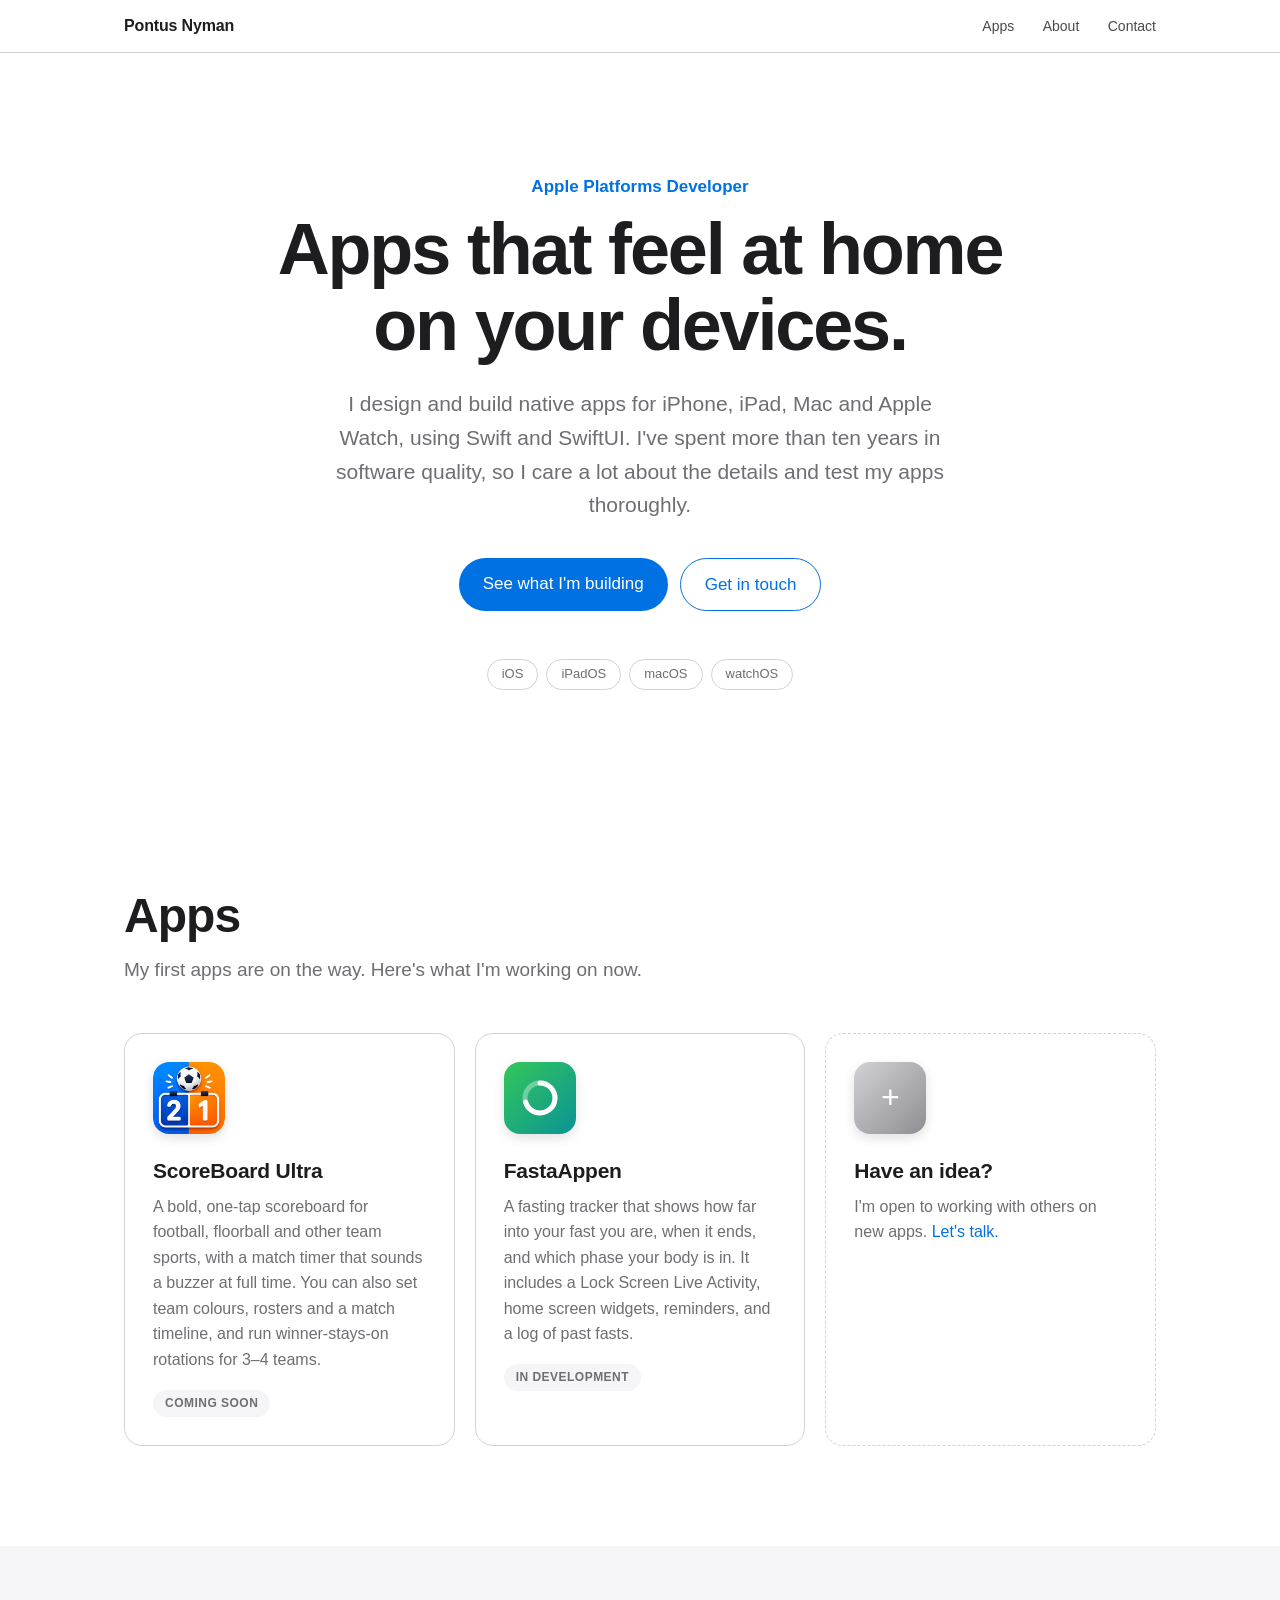
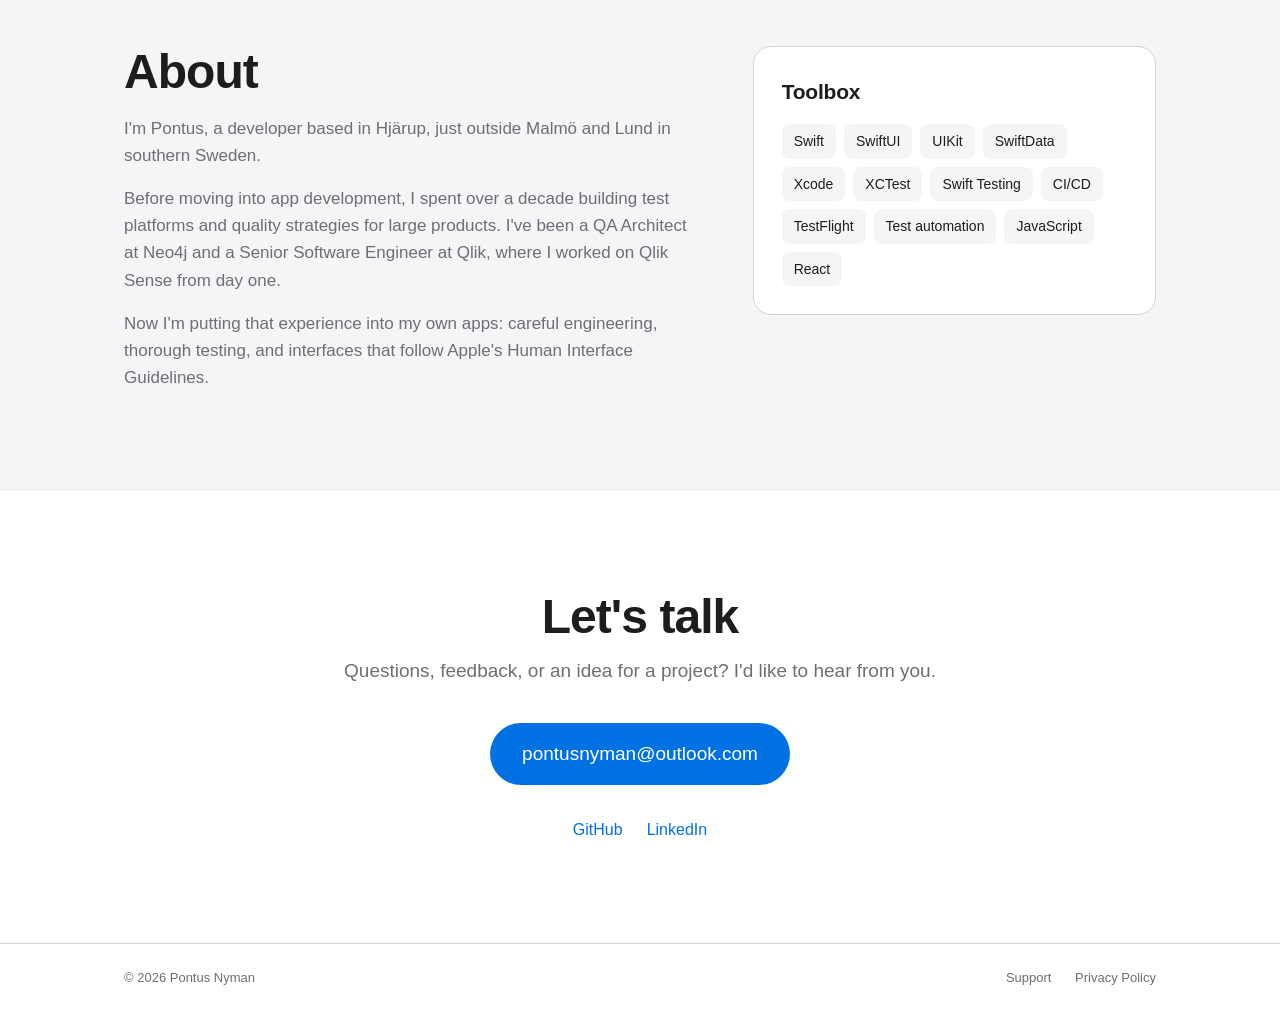
==== index.html @ 96e54390 "first commit" ====
<!DOCTYPE html>
<html lang="en">
<head>
  <meta charset="UTF-8">
  <meta name="viewport" content="width=device-width, initial-scale=1">
  <title>Pontus Nyman — Apple Platforms Developer</title>
  <meta name="description" content="Pontus Nyman builds thoughtful, well-tested apps for iPhone, iPad, Mac and Apple Watch.">
  <meta name="theme-color" content="#f5f5f7" media="(prefers-color-scheme: light)">
  <meta name="theme-color" content="#000000" media="(prefers-color-scheme: dark)">
  <meta property="og:title" content="Pontus Nyman — Apple Platforms Developer">
  <meta property="og:description" content="Thoughtful, well-tested apps for iPhone, iPad, Mac and Apple Watch.">
  <meta property="og:type" content="website">
  <meta property="og:url" content="https://pontusnyman.se/">
  <link rel="icon" href="assets/favicon.svg" type="image/svg+xml">
  <link rel="stylesheet" href="styles.css">
</head>
<body>
  <header class="nav">
    <div class="container nav-inner">
      <a href="/" class="logo">Pontus Nyman</a>
      <nav>
        <a href="#apps">Apps</a>
        <a href="#about">About</a>
        <a href="#contact">Contact</a>
      </nav>
    </div>
  </header>

  <main>
    <section class="hero">
      <div class="container">
        <p class="eyebrow">Apple Platforms Developer</p>
        <h1>Apps that feel at home<br>on your devices.</h1>
        <p class="lead">
          I design and build native apps for iPhone, iPad, Mac and Apple Watch,
          using Swift and SwiftUI. I've spent more than ten years in software quality,
          so I care a lot about the details and test my apps thoroughly.
        </p>
        <div class="cta">
          <a href="#apps" class="btn btn-primary">See what I'm building</a>
          <a href="#contact" class="btn btn-secondary">Get in touch</a>
        </div>
        <ul class="platforms" aria-label="Platforms">
          <li>iOS</li><li>iPadOS</li><li>macOS</li><li>watchOS</li>
        </ul>
      </div>
    </section>

    <section id="apps" class="section">
      <div class="container">
        <h2>Apps</h2>
        <p class="section-lead">My first apps are on the way. Here's what I'm working on now.</p>

        <div class="app-grid">
          <!--
            To add an app: copy an <article class="app-card">, set the name, description and icon,
            and swap the "Coming soon" badge for an App Store link:
            <a class="badge badge-live" href="https://apps.apple.com/app/idXXXXXXXXX">View on the App Store</a>
          -->
          <article class="app-card" id="scoreboard-ultra">
            <div class="app-icon app-icon-img">
              <img src="assets/apps/scoreboard-ultra.png" alt="ScoreBoard Ultra app icon" width="72" height="72">
            </div>
            <div class="app-body">
              <h3>ScoreBoard Ultra</h3>
              <p>
                A bold, one-tap scoreboard for football, floorball and other team sports, with a match timer
                that sounds a buzzer at full time. You can also set team colours, rosters and a match timeline,
                and run winner-stays-on rotations for 3–4 teams.
              </p>
              <span class="badge">Coming soon</span>
            </div>
          </article>

          <article class="app-card" id="fastaappen">
            <div class="app-icon" style="--c1:#34c759; --c2:#0a9396;" aria-hidden="true">
              <svg viewBox="0 0 40 40" width="40" height="40">
                <circle cx="20" cy="20" r="15" fill="none" stroke="rgba(255,255,255,0.35)" stroke-width="5"/>
                <circle cx="20" cy="20" r="15" fill="none" stroke="#fff" stroke-width="5" stroke-linecap="round"
                        stroke-dasharray="66 95" transform="rotate(-90 20 20)"/>
              </svg>
            </div>
            <div class="app-body">
              <h3>FastaAppen</h3>
              <p>
                A fasting tracker that shows how far into your fast you are, when it ends, and which phase
                your body is in. It includes a Lock Screen Live Activity, home screen widgets, reminders,
                and a log of past fasts.
              </p>
              <span class="badge">In development</span>
            </div>
          </article>

          <article class="app-card app-card-empty">
            <div class="app-icon" style="--c1:#d1d1d6; --c2:#8e8e93;" aria-hidden="true">+</div>
            <div class="app-body">
              <h3>Have an idea?</h3>
              <p>I'm open to working with others on new apps. <a href="#contact">Let's talk.</a></p>
            </div>
          </article>
        </div>
      </div>
    </section>

    <section id="about" class="section section-alt">
      <div class="container about">
        <div>
          <h2>About</h2>
          <p>
            I'm Pontus, a developer based in Hjärup, just outside Malmö and Lund in southern Sweden.
          </p>
          <p>
            Before moving into app development, I spent over a decade building test platforms and
            quality strategies for large products. I've been a QA Architect at Neo4j and a Senior Software
            Engineer at Qlik, where I worked on Qlik Sense from day one.
          </p>
          <p>
            Now I'm putting that experience into my own apps: careful engineering, thorough testing,
            and interfaces that follow Apple's Human Interface Guidelines.
          </p>
        </div>
        <div class="skills">
          <h3>Toolbox</h3>
          <ul>
            <li>Swift</li><li>SwiftUI</li><li>UIKit</li><li>SwiftData</li>
            <li>Xcode</li><li>XCTest</li><li>Swift Testing</li><li>CI/CD</li>
            <li>TestFlight</li><li>Test automation</li><li>JavaScript</li><li>React</li>
          </ul>
        </div>
      </div>
    </section>

    <section id="contact" class="section">
      <div class="container contact">
        <h2>Let's talk</h2>
        <p class="section-lead">Questions, feedback, or an idea for a project? I'd like to hear from you.</p>
        <a class="btn btn-primary btn-large" href="mailto:pontusnyman@outlook.com">pontusnyman@outlook.com</a>
        <ul class="socials">
          <li><a href="https://github.com/pontusnyman" rel="me">GitHub</a></li>
          <li><a href="https://www.linkedin.com/in/pontus-nyman-43887736" rel="me">LinkedIn</a></li>
        </ul>
      </div>
    </section>
  </main>

  <footer class="footer">
    <div class="container footer-inner">
      <p>© <span id="year">2026</span> Pontus Nyman</p>
      <nav>
        <a href="support.html">Support</a>
        <a href="privacy.html">Privacy Policy</a>
      </nav>
    </div>
  </footer>

  <script>document.getElementById('year').textContent = new Date().getFullYear();</script>
</body>
</html>
---- styles.css ----
:root {
  --bg: #ffffff;
  --bg-alt: #f5f5f7;
  --text: #1d1d1f;
  --muted: #6e6e73;
  --border: #d2d2d7;
  --accent: #0071e3;
  --accent-hover: #0077ed;
  --card: #ffffff;
  --radius: 18px;
  --max: 1080px;
}

@media (prefers-color-scheme: dark) {
  :root {
    --bg: #000000;
    --bg-alt: #111113;
    --text: #f5f5f7;
    --muted: #a1a1a6;
    --border: #2c2c2e;
    --accent: #2997ff;
    --accent-hover: #47a6ff;
    --card: #1c1c1e;
  }
}

* { box-sizing: border-box; margin: 0; padding: 0; }

html { scroll-behavior: smooth; scroll-padding-top: 64px; }

body {
  font-family: -apple-system, BlinkMacSystemFont, "SF Pro Text", "Helvetica Neue", Helvetica, Arial, sans-serif;
  background: var(--bg);
  color: var(--text);
  line-height: 1.6;
  -webkit-font-smoothing: antialiased;
}

a { color: var(--accent); text-decoration: none; }
a:hover { text-decoration: underline; }

.container { max-width: var(--max); margin: 0 auto; padding: 0 24px; }

/* Nav */
.nav {
  position: sticky; top: 0; z-index: 10;
  background: color-mix(in srgb, var(--bg) 72%, transparent);
  backdrop-filter: saturate(180%) blur(20px);
  -webkit-backdrop-filter: saturate(180%) blur(20px);
  border-bottom: 1px solid var(--border);
}
.nav-inner { display: flex; align-items: center; justify-content: space-between; height: 52px; }
.logo { color: var(--text); font-weight: 600; letter-spacing: -0.01em; }
.logo:hover { text-decoration: none; }
.nav nav a { color: var(--text); font-size: 14px; margin-left: 24px; opacity: 0.8; }
.nav nav a:hover { opacity: 1; text-decoration: none; }

/* Hero */
.hero { padding: 120px 0 100px; text-align: center; }
.eyebrow { color: var(--accent); font-weight: 600; font-size: 17px; margin-bottom: 12px; }
h1 {
  font-family: -apple-system, BlinkMacSystemFont, "SF Pro Display", "Helvetica Neue", sans-serif;
  font-size: clamp(40px, 7vw, 72px);
  line-height: 1.05;
  letter-spacing: -0.03em;
  font-weight: 700;
}
.lead { max-width: 640px; margin: 24px auto 0; font-size: clamp(17px, 2.2vw, 21px); color: var(--muted); }
.cta { margin-top: 36px; display: flex; gap: 12px; justify-content: center; flex-wrap: wrap; }
.platforms { list-style: none; display: flex; gap: 8px; justify-content: center; flex-wrap: wrap; margin-top: 48px; }
.platforms li {
  font-size: 13px; color: var(--muted);
  border: 1px solid var(--border); border-radius: 999px; padding: 4px 14px;
}

/* Buttons */
.btn {
  display: inline-block; padding: 12px 24px; border-radius: 999px;
  font-size: 17px; font-weight: 500; transition: background 0.2s, transform 0.2s;
}
.btn:hover { text-decoration: none; transform: translateY(-1px); }
.btn-primary { background: var(--accent); color: #fff; }
.btn-primary:hover { background: var(--accent-hover); }
.btn-secondary { color: var(--accent); border: 1px solid var(--accent); }
.btn-large { font-size: 19px; padding: 16px 32px; margin-top: 8px; }

/* Sections */
.section { padding: 100px 0; }
.section-alt { background: var(--bg-alt); }
h2 { font-size: clamp(32px, 5vw, 48px); letter-spacing: -0.02em; line-height: 1.1; }
h3 { font-size: 21px; letter-spacing: -0.01em; }
.section-lead { color: var(--muted); font-size: 19px; margin-top: 12px; }

/* Apps */
.app-grid {
  display: grid; gap: 20px; margin-top: 48px;
  grid-template-columns: repeat(auto-fit, minmax(280px, 1fr));
}
.app-card {
  background: var(--card); border: 1px solid var(--border); border-radius: var(--radius);
  padding: 28px; display: flex; flex-direction: column; gap: 20px;
  transition: transform 0.25s, box-shadow 0.25s;
}
.app-card:hover { transform: translateY(-4px); box-shadow: 0 12px 32px rgba(0,0,0,0.08); }
.app-card-empty { border-style: dashed; background: transparent; }
.app-icon {
  width: 72px; height: 72px; border-radius: 22.37%; /* iOS-style squircle approximation */
  background: linear-gradient(135deg, var(--c1), var(--c2));
  display: grid; place-items: center; color: #fff; font-size: 32px;
  box-shadow: 0 4px 12px rgba(0,0,0,0.12);
}
.app-icon img { width: 100%; height: 100%; border-radius: inherit; display: block; }
.app-icon-img { background: none; }
.app-body p { color: var(--muted); margin: 6px 0 16px; }
.badge {
  display: inline-block; font-size: 12px; font-weight: 600; text-transform: uppercase; letter-spacing: 0.04em;
  color: var(--muted); background: var(--bg-alt); border-radius: 999px; padding: 4px 12px;
}
.badge-live { color: #fff; background: var(--accent); }

/* About */
.about { display: grid; grid-template-columns: 1.4fr 1fr; gap: 64px; align-items: start; }
.about p { color: var(--muted); font-size: 17px; margin-top: 16px; }
.skills { background: var(--card); border: 1px solid var(--border); border-radius: var(--radius); padding: 28px; }
.skills ul { list-style: none; display: flex; flex-wrap: wrap; gap: 8px; margin-top: 16px; }
.skills li { font-size: 14px; background: var(--bg-alt); border-radius: 8px; padding: 6px 12px; }

/* Contact */
.contact { text-align: center; }
.contact .section-lead { margin-bottom: 28px; }
.socials { list-style: none; display: flex; gap: 24px; justify-content: center; margin-top: 32px; }

/* Footer */
.footer { border-top: 1px solid var(--border); padding: 24px 0; font-size: 13px; color: var(--muted); }
.footer-inner { display: flex; justify-content: space-between; flex-wrap: wrap; gap: 12px; }
.footer nav a { color: var(--muted); margin-left: 20px; }
.footer nav a:first-child { margin-left: 0; }

/* Legal / support pages */
.page { padding: 80px 0 100px; }
.page .container { max-width: 720px; }
.page h1 { font-size: clamp(36px, 6vw, 52px); }
.page h2 { font-size: 24px; margin-top: 40px; }
.page p, .page li { color: var(--muted); font-size: 17px; margin-top: 12px; }
.page ul { padding-left: 20px; }
.page .updated { font-size: 14px; }

@media (max-width: 760px) {
  .about { grid-template-columns: 1fr; gap: 40px; }
  .hero { padding: 80px 0 64px; }
  .section { padding: 72px 0; }
  .nav nav a { margin-left: 16px; }
  h1 br { display: none; }
}
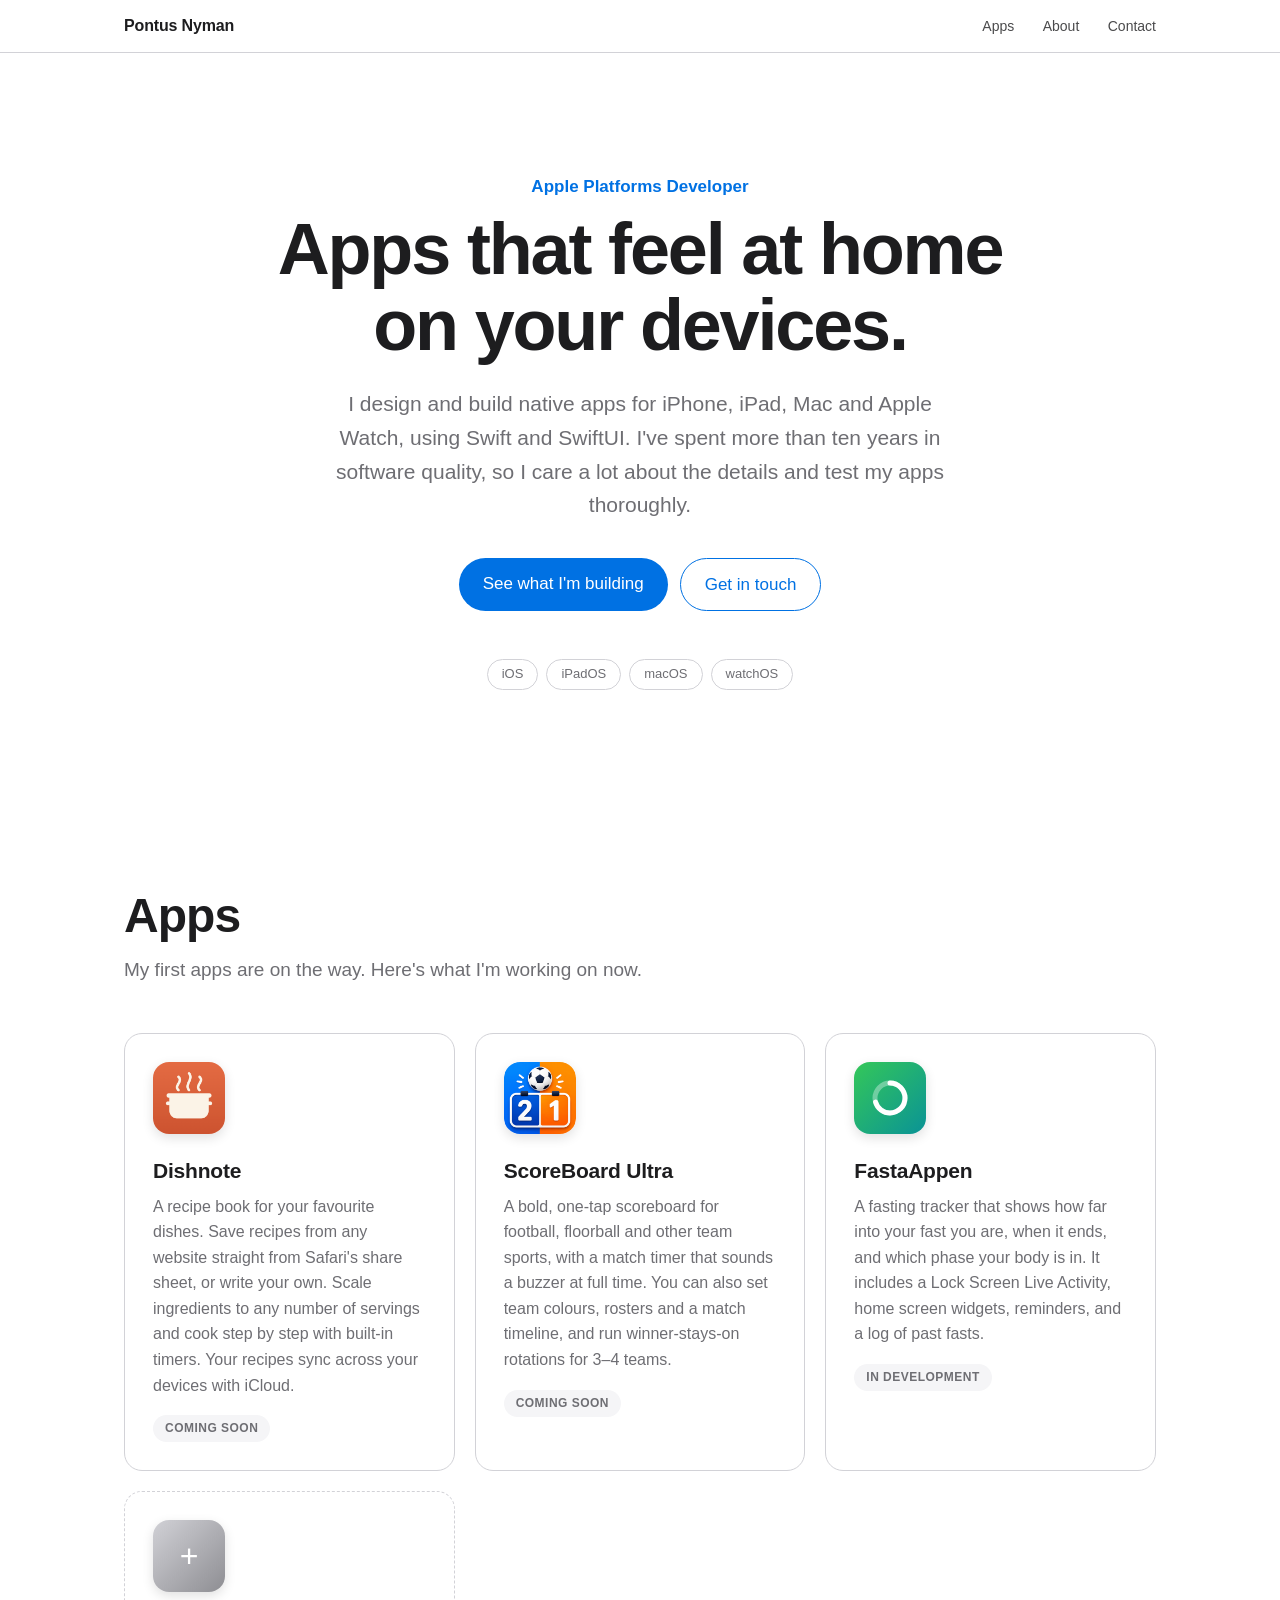
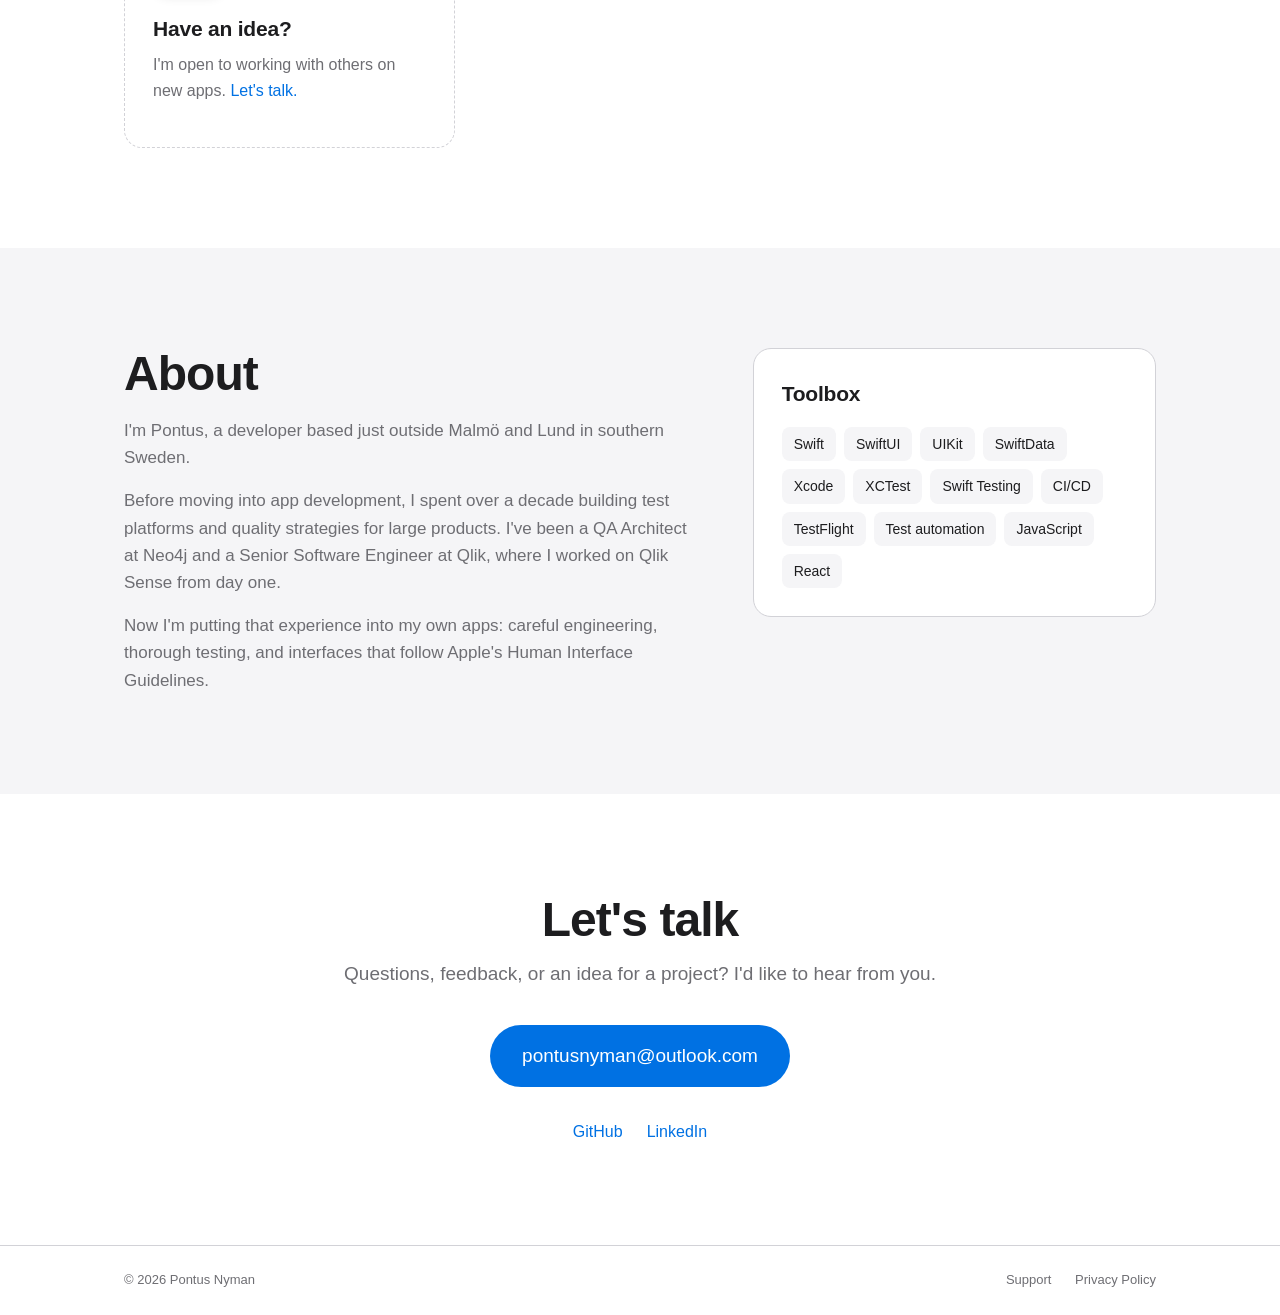
==== commit 4c236ea5: "Add information about Dishnote" ====
--- a/index.html
+++ b/index.html
@@ -57,6 +57,21 @@
             and swap the "Coming soon" badge for an App Store link:
             <a class="badge badge-live" href="https://apps.apple.com/app/idXXXXXXXXX">View on the App Store</a>
           -->
+          <article class="app-card" id="dishnote">
+            <div class="app-icon app-icon-img">
+              <img src="assets/apps/dishnote.png" alt="Dishnote app icon" width="72" height="72">
+            </div>
+            <div class="app-body">
+              <h3>Dishnote</h3>
+              <p>
+                A recipe book for your favourite dishes. Save recipes from any website straight from Safari's
+                share sheet, or write your own. Scale ingredients to any number of servings and cook step by step
+                with built-in timers. Your recipes sync across your devices with iCloud.
+              </p>
+              <span class="badge">Coming soon</span>
+            </div>
+          </article>
+
           <article class="app-card" id="scoreboard-ultra">
             <div class="app-icon app-icon-img">
               <img src="assets/apps/scoreboard-ultra.png" alt="ScoreBoard Ultra app icon" width="72" height="72">
@@ -107,7 +122,7 @@
         <div>
           <h2>About</h2>
           <p>
-            I'm Pontus, a developer based in Hjärup, just outside Malmö and Lund in southern Sweden.
+            I'm Pontus, a developer based just outside Malmö and Lund in southern Sweden.
           </p>
           <p>
             Before moving into app development, I spent over a decade building test platforms and
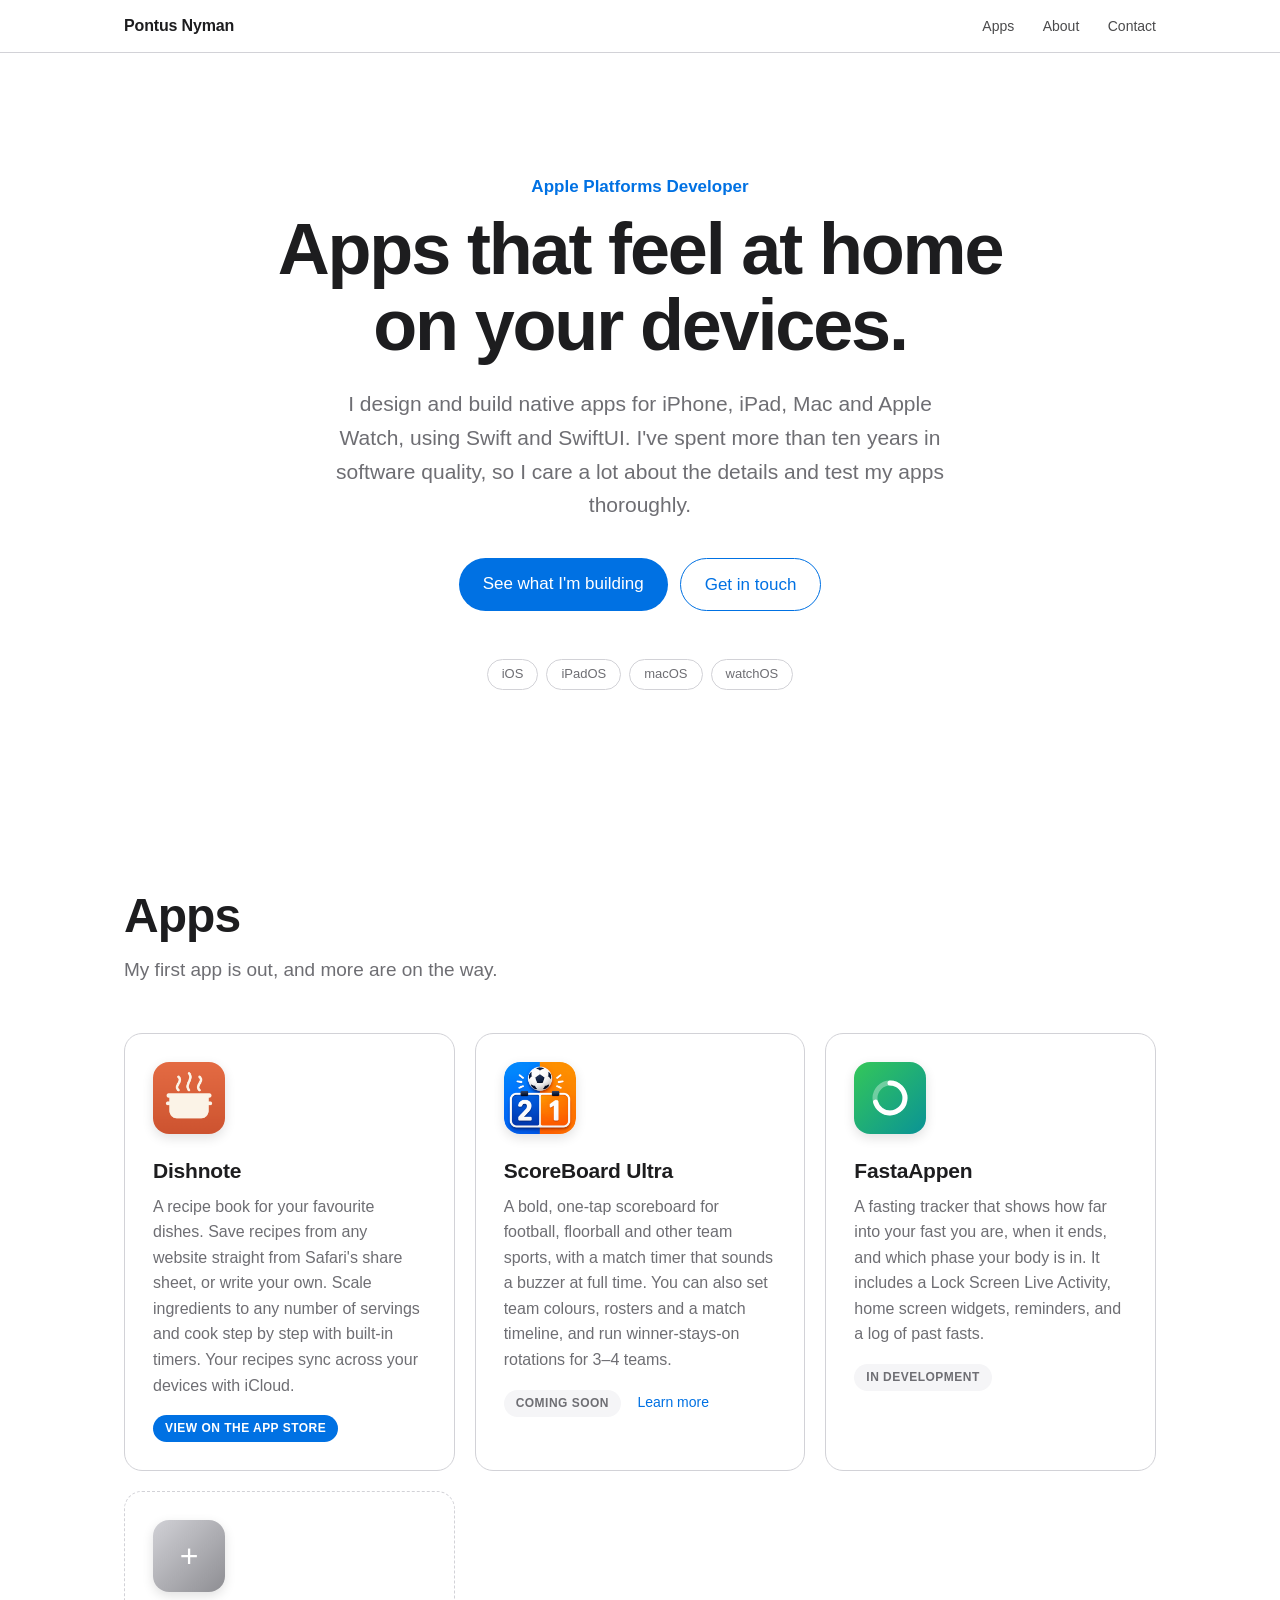
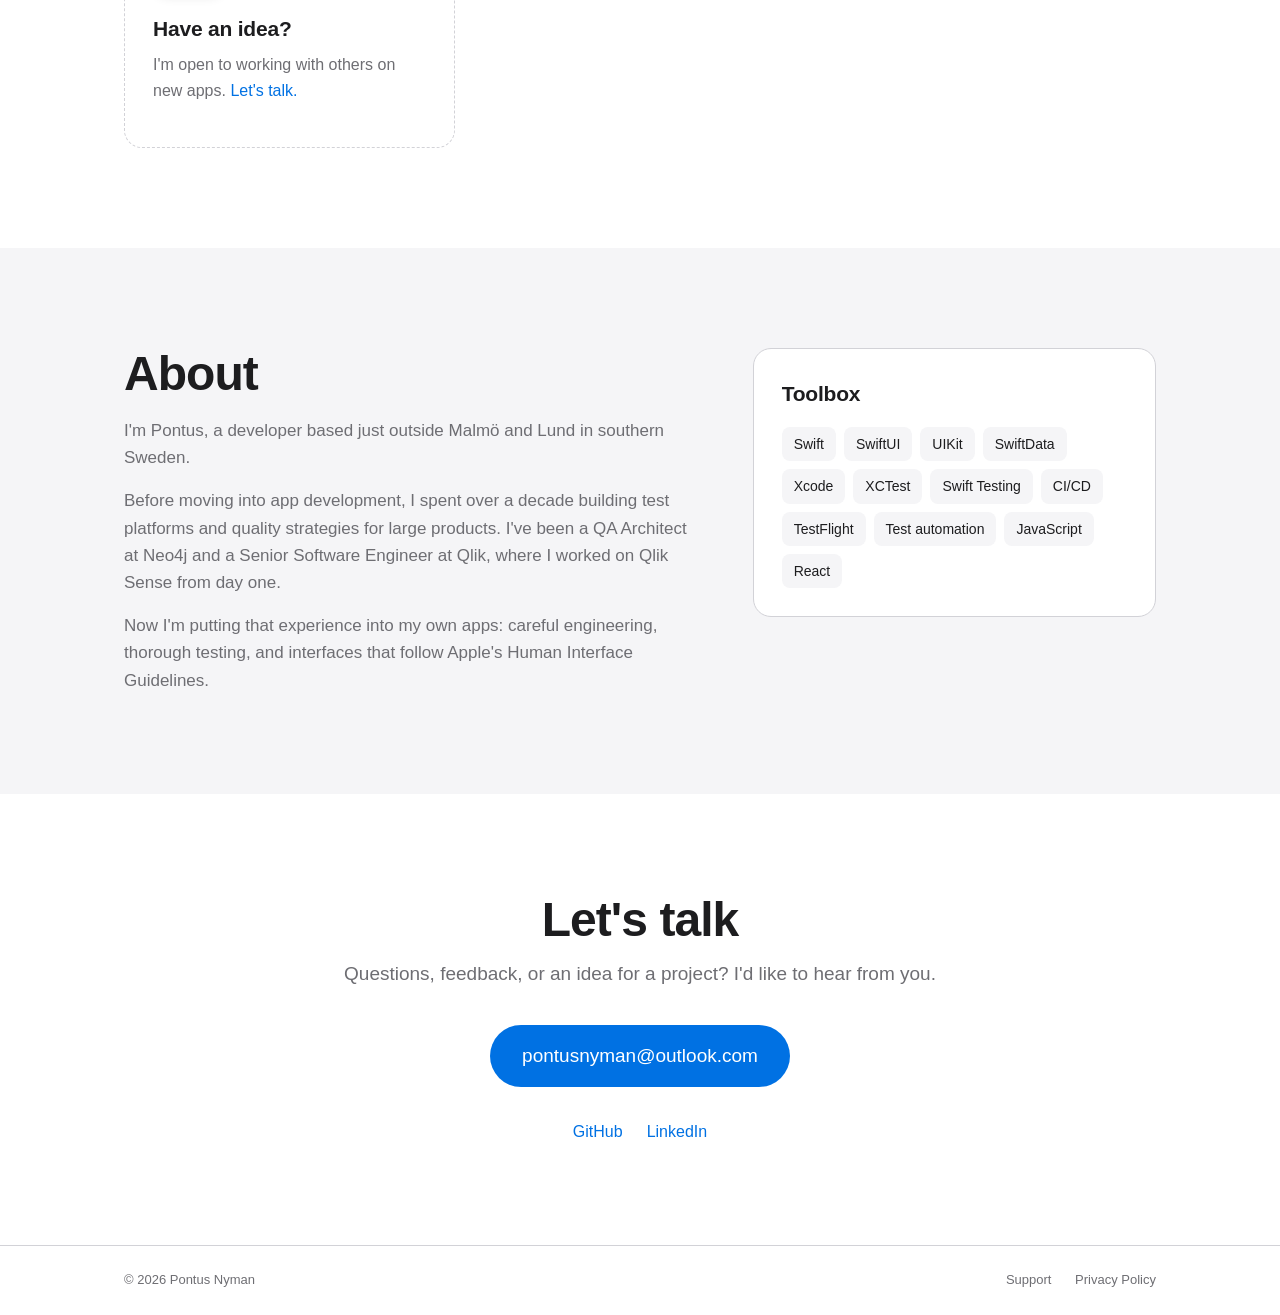
==== commit b22e84c6: "Add information about Dishnote and scoreboard" ====
--- a/index.html
+++ b/index.html
@@ -49,7 +49,7 @@
     <section id="apps" class="section">
       <div class="container">
         <h2>Apps</h2>
-        <p class="section-lead">My first apps are on the way. Here's what I'm working on now.</p>
+        <p class="section-lead">My first app is out, and more are on the way.</p>
 
         <div class="app-grid">
           <!--
@@ -68,7 +68,7 @@
                 share sheet, or write your own. Scale ingredients to any number of servings and cook step by step
                 with built-in timers. Your recipes sync across your devices with iCloud.
               </p>
-              <span class="badge">Coming soon</span>
+              <a class="badge badge-live" href="https://apps.apple.com/app/dishnote/id6828005739">View on the App Store</a>
             </div>
           </article>
 
@@ -84,6 +84,7 @@
                 and run winner-stays-on rotations for 3–4 teams.
               </p>
               <span class="badge">Coming soon</span>
+              <a class="app-more" href="/scoreboard-ultra">Learn more</a>
             </div>
           </article>
 
@@ -162,8 +163,8 @@
     <div class="container footer-inner">
       <p>© <span id="year">2026</span> Pontus Nyman</p>
       <nav>
-        <a href="support.html">Support</a>
-        <a href="privacy.html">Privacy Policy</a>
+        <a href="/support">Support</a>
+        <a href="/privacy">Privacy Policy</a>
       </nav>
     </div>
   </footer>
--- a/styles.css
+++ b/styles.css
@@ -152,3 +152,13 @@
   .nav nav a { margin-left: 16px; }
   h1 br { display: none; }
 }
+
+/* App pages */
+.app-more { font-size: 14px; margin-left: 12px; }
+.app-hero .app-icon-large { width: 128px; height: 128px; margin: 0 auto 28px; }
+.feature-grid {
+  display: grid; gap: 20px; margin-top: 40px;
+  grid-template-columns: repeat(auto-fit, minmax(260px, 1fr));
+}
+.feature { background: var(--card); border: 1px solid var(--border); border-radius: var(--radius); padding: 28px; }
+.feature p { color: var(--muted); margin-top: 8px; }
